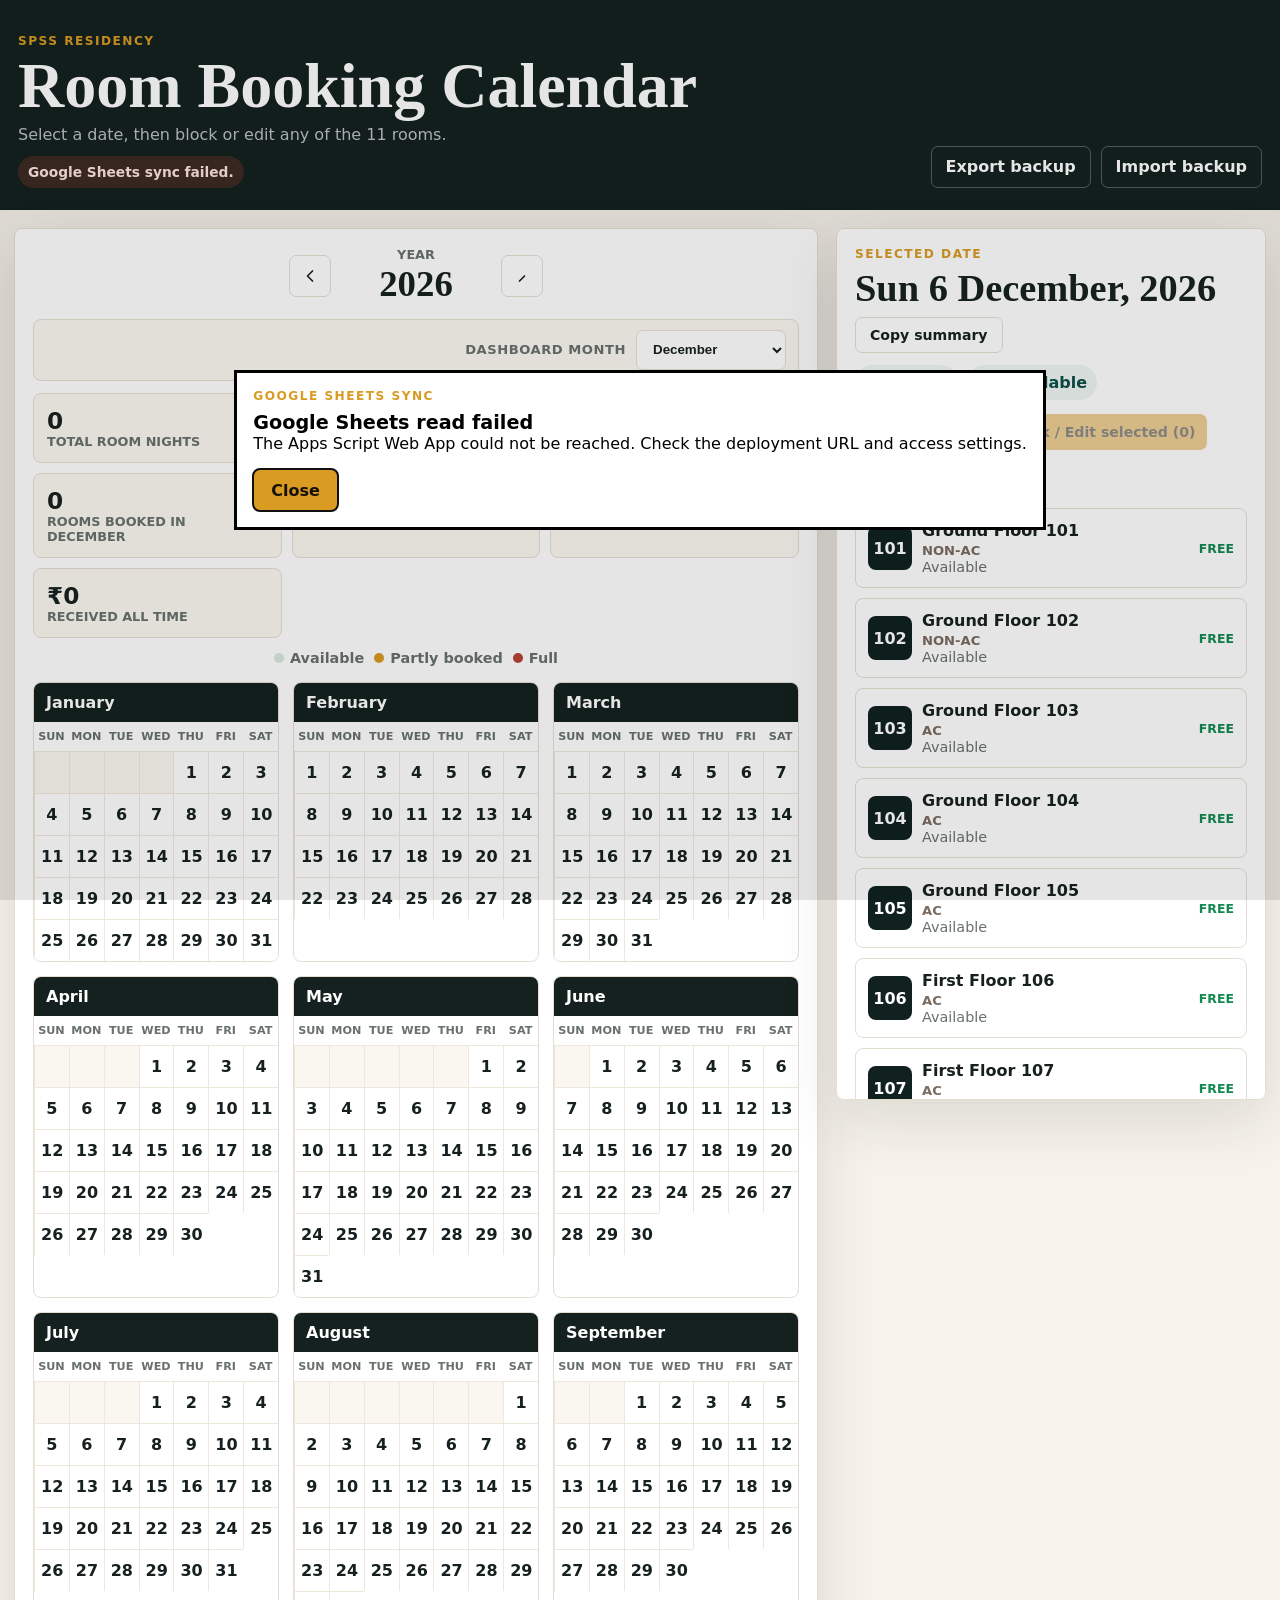
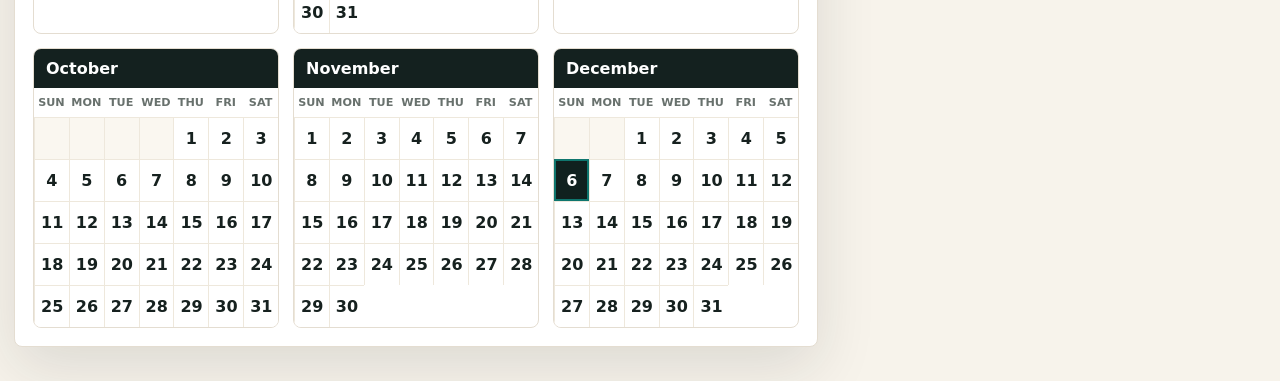
==== owner-calendar.html @ 9efdb2db "Add files via upload" ====
<!doctype html>
<html lang="en">
  <head>
    <meta charset="UTF-8" />
    <meta name="viewport" content="width=device-width, initial-scale=1.0" />
    <title>SPSS Residency | Owner Room Calendar</title>
    <meta name="robots" content="noindex, nofollow" />
    <link rel="stylesheet" href="owner-calendar.css" />
  </head>
  <body>
    <header class="owner-header">
      <div>
        <p class="kicker">SPSS Residency</p>
        <h1>Room Booking Calendar</h1>
        <p class="header-copy">Select a date, then block or edit any of the 11 rooms.</p>
        <p class="sync-status" data-sync-status>Loading Google Sheets...</p>
      </div>
      <div class="header-actions">
        <button type="button" class="ghost-button" data-export>Export backup</button>
        <label class="ghost-button file-button">
          Import backup
          <input type="file" accept="application/json" data-import />
        </label>
      </div>
    </header>

    <main class="owner-shell">
      <section class="calendar-panel">
        <div class="toolbar">
          <button type="button" class="icon-button" data-prev-year aria-label="Previous year">
            <svg viewBox="0 0 24 24"><path d="m15 18-6-6 6-6" /></svg>
          </button>
          <div class="year-title">
            <span>Year</span>
            <strong data-year-label>2026</strong>
          </div>
          <button type="button" class="icon-button" data-next-year aria-label="Next year">
            <svg viewBox="0 0 24 24"><path d="m9 18 6-6-6 6" /></svg>
          </button>
        </div>

        <div class="dashboard-month-filter">
          <label for="dashboard-month">Dashboard month</label>
          <select id="dashboard-month" data-dashboard-month aria-label="Select dashboard month">
            <option value="0">January</option>
            <option value="1">February</option>
            <option value="2">March</option>
            <option value="3">April</option>
            <option value="4">May</option>
            <option value="5">June</option>
            <option value="6">July</option>
            <option value="7">August</option>
            <option value="8" selected>September</option>
            <option value="9">October</option>
            <option value="10">November</option>
            <option value="11">December</option>
          </select>
        </div>

        <div class="stats-row stats-row-expanded" aria-label="Booking summary">
          <div>
            <span data-total-bookings>0</span>
            <small>Total room nights</small>
          </div>
          <div>
            <span data-full-days>0</span>
            <small>Fully booked dates</small>
          </div>
          <div>
            <span data-selected-summary>0/11</span>
            <small>Selected date</small>
          </div>
          <div>
            <span data-current-month-rooms>0</span>
            <small data-current-month-rooms-label>Rooms booked in September</small>
          </div>
          <div>
            <span data-current-month-received>₹0</span>
            <small data-current-month-received-label>Received in September</small>
          </div>
          <div>
            <span data-current-month-outstanding>₹0</span>
            <small data-current-month-outstanding-label>Remaining in September</small>
          </div>
          <div>
            <span data-all-time-received>₹0</span>
            <small>Received all time</small>
          </div>
        </div>

        <div class="legend">
          <span><i class="available-dot"></i>Available</span>
          <span><i class="partial-dot"></i>Partly booked</span>
          <span><i class="full-dot"></i>Full</span>
        </div>

        <div class="months-grid" data-calendar></div>
      </section>

      <aside class="rooms-panel">
        <div class="rooms-heading">
          <div>
            <p class="kicker">Selected date</p>
            <h2 data-selected-date>Choose a date</h2>
          </div>
          <button type="button" class="ghost-button compact" data-copy-summary>Copy summary</button>
        </div>

        <div class="rooms-summary">
          <span data-booked-count>0 booked</span>
          <span data-available-count>11 available</span>
        </div>

        <div class="multi-actions">
          <button type="button" class="ghost-button compact" data-toggle-multi>Select rooms</button>
          <button type="button" class="primary-button compact" data-book-selected disabled>Book selected (0)</button>
          <button type="button" class="ghost-button compact" data-clear-selection hidden>Clear</button>
        </div>

        <div class="rooms-grid" data-rooms></div>
        <p class="save-note">Google Sheets is the shared source of truth. Browser storage is only a local backup.</p>
      </aside>
    </main>

    <dialog class="booking-dialog" data-dialog>
      <form method="dialog" class="booking-card" data-booking-form>
        <div class="dialog-head">
          <div>
            <p class="kicker" data-dialog-date>Date</p>
            <h3 data-dialog-room>Room</h3>
          </div>
          <button type="button" class="icon-button dark" data-close-dialog aria-label="Close">
            <svg viewBox="0 0 24 24"><path d="M6 6l12 12" /><path d="M18 6 6 18" /></svg>
          </button>
        </div>

        <div class="booking-type-summary" data-booking-type-summary></div>

        <label>
          Customer name
          <input name="name" type="text" placeholder="Guest name or Blocked" required />
        </label>

        <label>
          Mobile number
          <input name="phone" type="tel" placeholder="Guest mobile number" />
        </label>

        <div class="amount-summary">
          <div>
            <span data-standard-label>Standard room rent</span>
            <strong data-standard-amount>₹0</strong>
          </div>
          <div>
            <span>Discount</span>
            <input name="discount" type="number" min="0" step="1" value="0" />
          </div>
          <div>
            <span>Additional Amount</span>
            <input name="additionalAmount" type="number" min="0" step="1" value="0" placeholder="0" />
          </div>
          <div>
            <span>Final total amount</span>
            <strong data-final-total>₹0</strong>
          </div>
        </div>

        <label>
          Advance Paid (₹)
          <input name="advancePaid" type="number" min="0" step="1" />
        </label>

        <label>
          Balance Amount (₹)
          <input name="balanceAmount" type="number" readonly />
        </label>

        <label>
          Payment Mode
          <select name="paymentMode">
            <option value="UPI">UPI</option>
            <option value="Cash">Cash</option>
          </select>
        </label>

        <label>
          Notes
          <textarea name="notes" rows="3" placeholder="Advance, check-in time, source, extra details"></textarea>
        </label>

        <div class="dialog-actions">
          <button type="button" class="danger-button" data-delete-booking>Clear booking</button>
          <button type="submit" class="primary-button" data-save-booking>Save booking</button>
        </div>
      </form>
    </dialog>

    <dialog class="sync-error-dialog" data-sync-error-dialog>
      <div class="sync-error-card">
        <p class="kicker">Google Sheets Sync</p>
        <h3 data-sync-error-title>Sync failed</h3>
        <p data-sync-error-message></p>
        <button type="button" class="primary-button" data-close-sync-error>Close</button>
      </div>
    </dialog>

    <iframe class="sync-frame" name="sheetSyncFrame" title="Google Sheets sync"></iframe>

    <!-- Cache-bust the JS on every page open. This is intentional for the owner app. -->
    <script>
      (() => {
        const script = document.createElement("script");
        script.src = `owner-calendar.js?v=${Date.now()}`;
        document.body.appendChild(script);
      })();
    </script>
  </body>
</html>
---- owner-calendar.css ----
:root {
  --ink: #16211f;
  --muted: #68716d;
  --paper: #f7f3eb;
  --surface: #ffffff;
  --line: #e4ddd1;
  --teal: #0f766e;
  --teal-dark: #0d4f4a;
  --gold: #d99b22;
  --red: #b64235;
  --green: #138a52;
  --shadow: 0 20px 60px rgba(22, 33, 31, 0.12);
}
   .room-type-toggle{
    display:flex;
    gap:12px;
    margin:10px 0 20px;
}

.room-type-toggle label{
    flex:1;
    text-align:center;
    padding:12px;
    border-radius:12px;
    cursor:pointer;
    background:#1a2d2a;
    border:2px solid rgba(255,255,255,.08);
    color:#fff;
    font-weight:600;
    transition:.25s;
}

.room-type-toggle label:hover{
    transform:translateY(-2px);
}

#ac:checked + label{
    background:#0f766e;
    border-color:#14b8a6;
    box-shadow:0 0 15px rgba(20,184,166,.4);
}

#nonac:checked + label{
    background:#92400e;
    border-color:#f59e0b;
    box-shadow:0 0 15px rgba(245,158,11,.4);
}
* {
  box-sizing: border-box;
}

body {
  margin: 0;
  font-family:
    Inter, ui-sans-serif, system-ui, -apple-system, BlinkMacSystemFont, "Segoe UI", sans-serif;
  color: var(--ink);
  background: var(--paper);
}

button,
input,
textarea {
  font: inherit;
}

button {
  cursor: pointer;
}

svg {
  display: block;
  width: 20px;
  height: 20px;
  fill: none;
  stroke: currentColor;
  stroke-linecap: round;
  stroke-linejoin: round;
  stroke-width: 2;
}

.owner-header {
  display: flex;
  justify-content: space-between;
  gap: 20px;
  align-items: end;
  padding: 34px max(18px, calc((100vw - 1400px) / 2)) 22px;
  background: #13211f;
  color: #fff;
}

.kicker {
  margin: 0 0 8px;
  color: var(--gold);
  font-size: 0.76rem;
  font-weight: 900;
  letter-spacing: 0.12em;
  text-transform: uppercase;
}

h1,
h2,
h3,
p {
  margin-top: 0;
}

h1 {
  margin-bottom: 8px;
  font-family: Georgia, "Times New Roman", serif;
  font-size: clamp(2.4rem, 5vw, 4.8rem);
  line-height: 0.95;
}

h2 {
  margin-bottom: 0;
  font-family: Georgia, "Times New Roman", serif;
  font-size: clamp(1.8rem, 3vw, 2.7rem);
  line-height: 1;
}

h3 {
  margin-bottom: 0;
  font-size: 1.2rem;
}

.header-copy {
  margin-bottom: 0;
  color: rgba(255, 255, 255, 0.72);
}

.sync-status {
  width: fit-content;
  margin: 12px 0 0;
  padding: 8px 10px;
  border-radius: 999px;
  background: rgba(255, 255, 255, 0.08);
  color: rgba(255, 255, 255, 0.72);
  font-size: 0.86rem;
  font-weight: 800;
}

.sync-status.is-online {
  background: rgba(19, 138, 82, 0.2);
  color: #d8ffea;
}

.sync-status.is-error {
  background: rgba(182, 66, 53, 0.26);
  color: #ffe5e1;
}

.header-actions,
.toolbar,
.rooms-heading,
.rooms-summary,
.multi-actions,
.legend,
.dialog-actions {
  display: flex;
  flex-wrap: wrap;
  gap: 10px;
  align-items: center;
}

.owner-shell {
  display: grid;
  grid-template-columns: minmax(0, 1fr) minmax(360px, 430px);
  gap: 18px;
  width: min(1400px, calc(100% - 28px));
  margin: 18px auto 34px;
}

.calendar-panel,
.rooms-panel {
  border: 1px solid var(--line);
  border-radius: 8px;
  background: var(--surface);
  box-shadow: var(--shadow);
}

.calendar-panel {
  padding: 18px;
}

.rooms-panel {
  position: sticky;
  top: 14px;
  height: calc(100vh - 28px);
  overflow: auto;
  padding: 18px;
}

.toolbar {
  justify-content: center;
  padding-bottom: 14px;
}

.year-title {
  min-width: 150px;
  text-align: center;
}

.year-title span,
.stats-row small {
  display: block;
  color: var(--muted);
  font-size: 0.8rem;
  font-weight: 800;
  text-transform: uppercase;
}

.year-title strong {
  display: block;
  font-family: Georgia, "Times New Roman", serif;
  font-size: 2.3rem;
}

.icon-button,
.ghost-button,
.primary-button,
.danger-button {
  display: inline-flex;
  min-height: 42px;
  align-items: center;
  justify-content: center;
  border-radius: 7px;
  font-weight: 900;
}

.icon-button {
  width: 42px;
  border: 1px solid var(--line);
  background: #fff;
  color: var(--ink);
}

.icon-button.dark {
  border-color: rgba(255, 255, 255, 0.16);
  background: rgba(255, 255, 255, 0.08);
  color: #fff;
}

.ghost-button {
  border: 1px solid rgba(255, 255, 255, 0.28);
  padding: 0 14px;
  background: transparent;
  color: inherit;
}

.calendar-panel .ghost-button,
.rooms-panel .ghost-button {
  border-color: var(--line);
  color: var(--ink);
}

.ghost-button.compact {
  min-height: 36px;
  font-size: 0.88rem;
}

.primary-button.compact {
  min-height: 36px;
  padding: 0 12px;
  font-size: 0.88rem;
}

.file-button input {
  display: none;
}

.dashboard-month-filter {
  display: flex;
  align-items: center;
  justify-content: flex-end;
  gap: 10px;
  margin-bottom: 12px;
  padding: 10px 12px;
  border: 1px solid var(--line);
  border-radius: 8px;
  background: #fbf8f2;
}

.dashboard-month-filter label {
  color: var(--muted);
  font-size: 0.82rem;
  font-weight: 900;
  text-transform: uppercase;
  letter-spacing: 0.04em;
}

.dashboard-month-filter select {
  min-height: 40px;
  min-width: 150px;
  padding: 0 34px 0 12px;
  border: 1px solid var(--line);
  border-radius: 7px;
  background: #fff;
  color: var(--ink);
  font-weight: 800;
}

.stats-row {
  display: grid;
  grid-template-columns: repeat(3, minmax(0, 1fr));
  gap: 10px;
  margin-bottom: 12px;
}

.stats-row div {
  padding: 13px;
  border: 1px solid var(--line);
  border-radius: 8px;
  background: #fbf8f2;
}

.stats-row span {
  display: block;
  font-size: 1.45rem;
  font-weight: 900;
}

.legend {
  justify-content: center;
  margin-bottom: 16px;
  color: var(--muted);
  font-size: 0.9rem;
  font-weight: 800;
}

.legend i {
  display: inline-block;
  width: 10px;
  height: 10px;
  margin-right: 6px;
  border-radius: 50%;
}

.available-dot {
  background: #d9e7df;
}

.partial-dot {
  background: var(--gold);
}

.full-dot {
  background: var(--red);
}

.months-grid {
  display: grid;
  grid-template-columns: repeat(3, minmax(0, 1fr));
  gap: 14px;
}

.month-card {
  border: 1px solid var(--line);
  border-radius: 8px;
  overflow: hidden;
}

.month-title {
  padding: 10px 12px;
  background: #14211f;
  color: #fff;
  font-weight: 900;
}

.weekdays,
.days-grid {
  display: grid;
  grid-template-columns: repeat(7, minmax(0, 1fr));
}

.weekdays span {
  padding: 8px 2px;
  color: var(--muted);
  font-size: 0.7rem;
  font-weight: 900;
  text-align: center;
  text-transform: uppercase;
}

.day-button {
  position: relative;
  min-height: 42px;
  border: 0;
  border-top: 1px solid #eee8dc;
  border-left: 1px solid #eee8dc;
  background: #fff;
  color: var(--ink);
  font-weight: 900;
}

.day-button.is-empty {
  background: #faf7f0;
  cursor: default;
}

.day-button.is-today {
  outline: 2px solid var(--teal);
  outline-offset: -2px;
}

.day-button.is-selected {
  background: #10211f;
  color: #fff;
}

.day-button.is-partial:not(.is-selected) {
  background: #fff2cf;
}

.day-button.is-full:not(.is-selected) {
  background: #f4d3cd;
}

.day-count {
  position: absolute;
  right: 4px;
  bottom: 3px;
  color: var(--muted);
  font-size: 0.62rem;
  font-weight: 900;
}

.day-button.is-selected .day-count {
  color: rgba(255, 255, 255, 0.72);
}

.rooms-heading {
  justify-content: space-between;
  align-items: start;
  margin-bottom: 12px;
}

.rooms-summary {
  margin-bottom: 14px;
}

.rooms-summary span {
  padding: 8px 10px;
  border-radius: 999px;
  background: #eef5f1;
  color: var(--teal-dark);
  font-weight: 900;
}

.multi-actions {
  margin-bottom: 12px;
}

.multi-actions [disabled] {
  cursor: not-allowed;
  opacity: 0.48;
}

.rooms-grid {
  display: grid;
  gap: 10px;
}

.room-button {
  display: grid;
  grid-template-columns: auto minmax(0, 1fr) auto;
  gap: 10px;
  align-items: center;
  width: 100%;
  min-height: 70px;
  border: 1px solid var(--line);
  border-radius: 8px;
  padding: 12px;
  background: #fff;
  color: var(--ink);
  text-align: left;
}

.room-button.is-booked {
  border-color: rgba(182, 66, 53, 0.3);
  background: #fff7f5;
}

.room-button.is-selectable {
  grid-template-columns: auto auto minmax(0, 1fr) auto;
}

.room-button.is-selected {
  border-color: var(--teal);
  background: #eef8f5;
  box-shadow: 0 0 0 2px rgba(15, 118, 110, 0.12);
}

.room-check {
  display: grid;
  width: 26px;
  height: 26px;
  place-items: center;
  border: 2px solid #cdd9d4;
  border-radius: 7px;
  color: #fff;
  font-size: 0.92rem;
  font-weight: 900;
}

.room-button.is-selected .room-check {
  border-color: var(--teal);
  background: var(--teal);
}

.room-number {
  display: grid;
  width: 44px;
  height: 44px;
  place-items: center;
  border-radius: 8px;
  background: #10211f;
  color: #fff;
  font-weight: 900;
}

.room-button.is-booked .room-number {
  background: var(--red);
}

.room-text strong,
.room-text span {
  display: block;
}

.room-text span {
  overflow: hidden;
  color: var(--muted);
  font-size: 0.9rem;
  text-overflow: ellipsis;
  white-space: normal;
}

.room-text small {
  color: #7a6b60;
  font-size: 0.82rem;
  font-weight: 800;
}

.room-status {
  color: var(--green);
  font-size: 0.78rem;
  font-weight: 900;
  text-transform: uppercase;
}

.room-button.is-booked .room-status {
  color: var(--red);
}

.save-note {
  margin: 14px 0 0;
  color: var(--muted);
  font-size: 0.9rem;
}

.booking-dialog {
  width: min(520px, calc(100% - 28px));
  border: 0;
  border-radius: 8px;
  padding: 0;
  background: transparent;
}

.booking-dialog::backdrop {
  background: rgba(0, 0, 0, 0.64);
}

.sync-frame {
  position: fixed;
  width: 1px;
  height: 1px;
  opacity: 0;
  pointer-events: none;
}

.booking-card {
  display: grid;
  gap: 14px;
  padding: 20px;
  border-radius: 8px;
  background: #13211f;
  color: #fff;
}

.dialog-head {
  display: flex;
  justify-content: space-between;
  gap: 12px;
  align-items: start;
}

.booking-card label {
  display: grid;
  gap: 8px;
  color: rgba(255, 255, 255, 0.82);
  font-weight: 900;
}

.booking-card input,
.booking-card textarea {
  width: 100%;
  border: 1px solid rgba(255, 255, 255, 0.14);
  border-radius: 7px;
  background: rgba(255, 255, 255, 0.08);
  color: #fff;
}

.booking-card input {
  min-height: 48px;
  padding: 0 12px;
}

.booking-card textarea {
  resize: vertical;
  padding: 12px;
}

.dialog-actions {
  justify-content: space-between;
  margin-top: 4px;
}

.primary-button {
  border: 0;
  padding: 0 18px;
  background: var(--gold);
  color: #161008;
}

.danger-button {
  border: 1px solid rgba(255, 255, 255, 0.18);
  padding: 0 14px;
  background: rgba(182, 66, 53, 0.22);
  color: #fff;
}

@media (max-width: 1060px) {
  .owner-shell {
    grid-template-columns: 1fr;
  }

  .rooms-panel {
    position: static;
    height: auto;
  }

  .months-grid {
    grid-template-columns: repeat(2, minmax(0, 1fr));
  }
}

@media (max-width: 680px) {
  .owner-header {
    align-items: start;
    flex-direction: column;
  }

  .dashboard-month-filter {
    justify-content: space-between;
  }

  .stats-row,
  .months-grid {
    grid-template-columns: 1fr;
  }

  .day-button {
    min-height: 48px;
  }
}
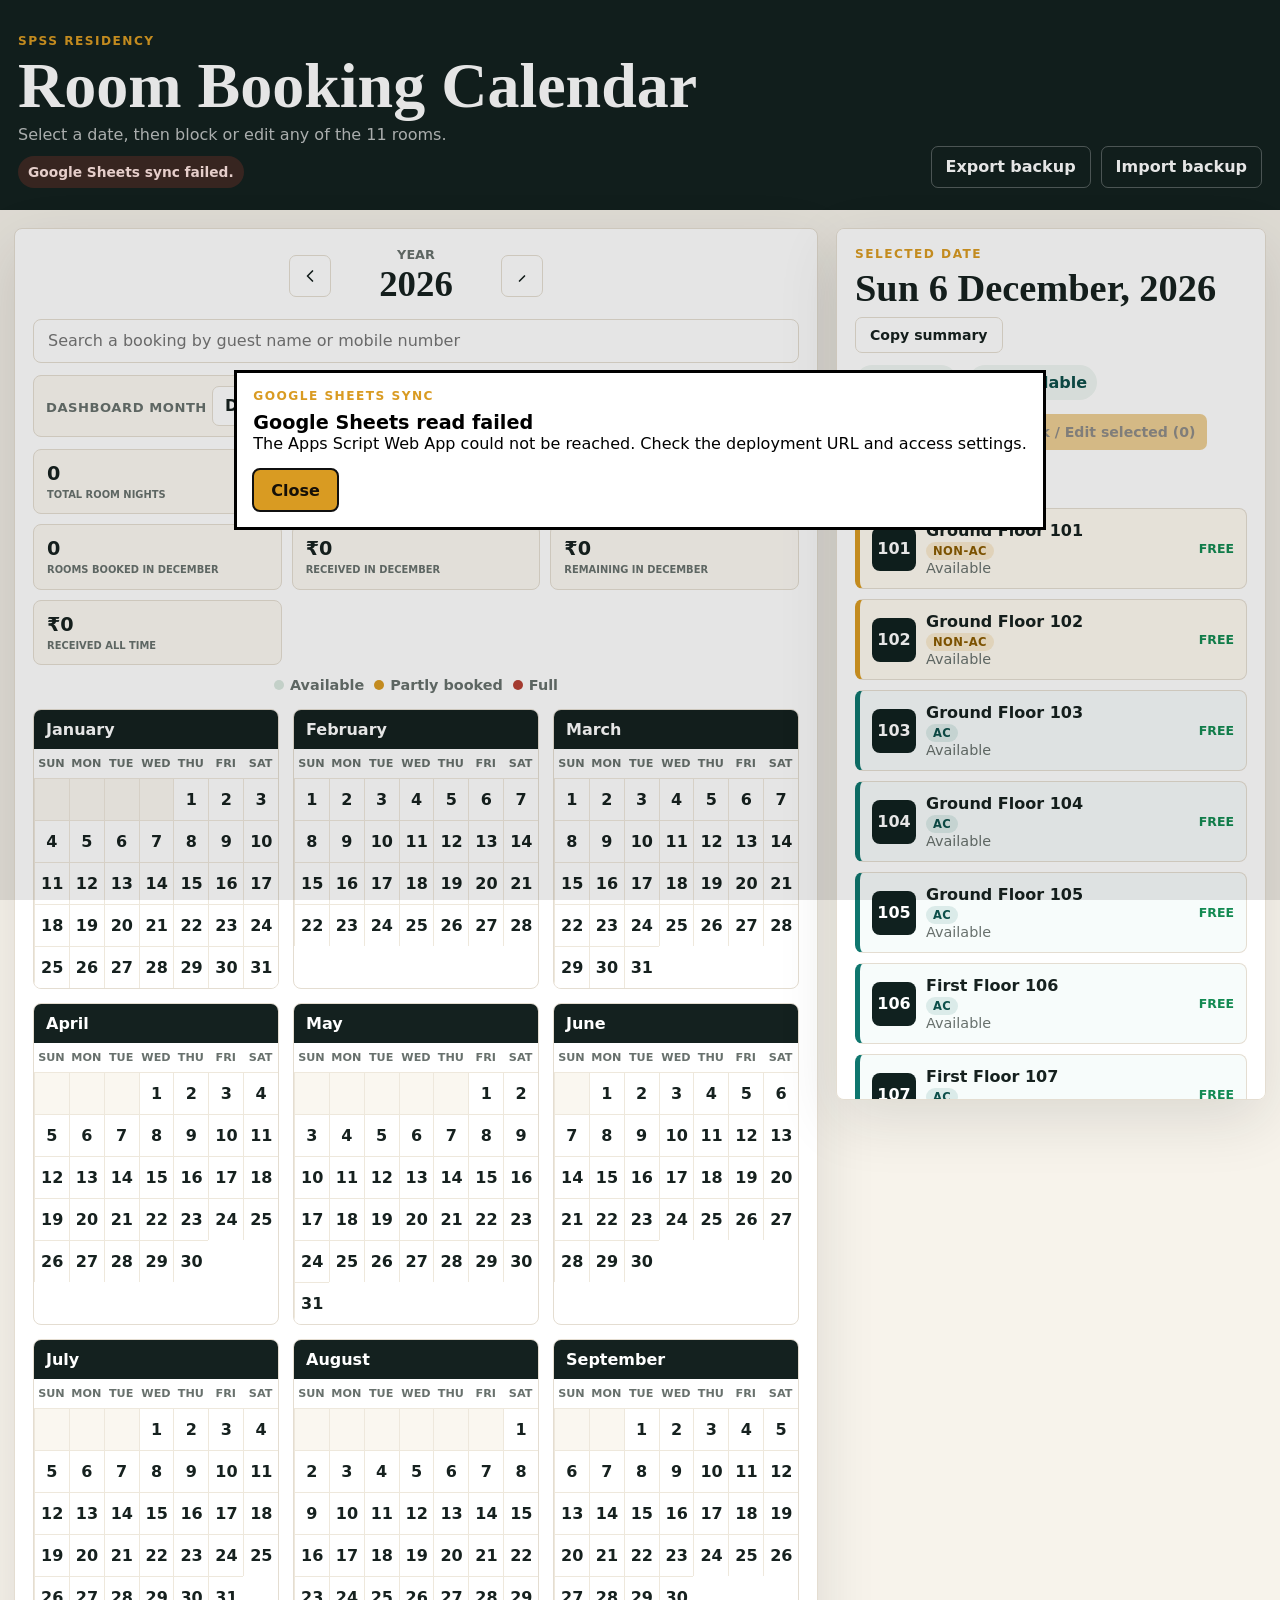
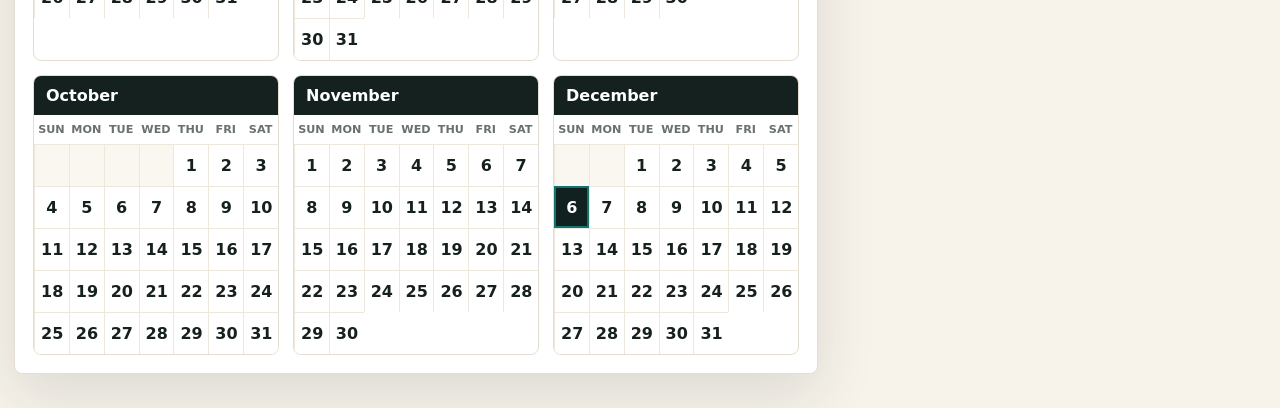
==== commit 651c2e8e: "Add files via upload" ====
--- a/owner-calendar.html
+++ b/owner-calendar.html
@@ -39,6 +39,16 @@
           </button>
         </div>
 
+        <div class="search-bookings" data-search-wrap>
+          <input
+            type="search"
+            data-search-input
+            placeholder="Search a booking by guest name or mobile number"
+            aria-label="Search bookings by guest name or mobile number"
+          />
+          <div class="search-results" data-search-results hidden></div>
+        </div>
+
         <div class="dashboard-month-filter">
           <label for="dashboard-month">Dashboard month</label>
           <select id="dashboard-month" data-dashboard-month aria-label="Select dashboard month">
@@ -144,6 +154,7 @@
         <label>
           Mobile number
           <input name="phone" type="tel" placeholder="Guest mobile number" />
+          <small class="field-hint" data-phone-hint hidden>Doesn't look like a 10-digit mobile number — you can still save.</small>
         </label>
 
         <div class="amount-summary">
--- a/owner-calendar.css
+++ b/owner-calendar.css
@@ -268,10 +268,85 @@
   display: none;
 }
 
+.search-bookings {
+  position: relative;
+  margin-bottom: 12px;
+}
+
+.search-bookings input {
+  width: 100%;
+  min-height: 44px;
+  padding: 0 14px;
+  border: 1px solid var(--line);
+  border-radius: 8px;
+  background: #fff;
+  color: var(--ink);
+  outline: none;
+}
+
+.search-bookings input:focus {
+  border-color: var(--teal);
+  box-shadow: 0 0 0 3px rgba(15, 118, 110, 0.12);
+}
+
+.search-results {
+  position: absolute;
+  z-index: 30;
+  top: calc(100% + 6px);
+  left: 0;
+  right: 0;
+  max-height: 320px;
+  overflow-y: auto;
+  border: 1px solid var(--line);
+  border-radius: 8px;
+  background: #fff;
+  box-shadow: var(--shadow);
+}
+
+.search-result-item {
+  display: grid;
+  gap: 2px;
+  width: 100%;
+  padding: 10px 14px;
+  border: 0;
+  border-bottom: 1px solid var(--line);
+  background: #fff;
+  color: var(--ink);
+  text-align: left;
+  cursor: pointer;
+}
+
+.search-result-item:last-child {
+  border-bottom: 0;
+}
+
+.search-result-item:hover,
+.search-result-item:focus {
+  background: #fbf8f2;
+}
+
+.search-result-item strong {
+  font-size: 0.95rem;
+}
+
+.search-result-item span {
+  color: var(--muted);
+  font-size: 0.82rem;
+}
+
+.search-result-item small {
+  color: var(--teal-dark);
+  font-size: 0.78rem;
+  font-weight: 800;
+}
+
+.search-empty {
+  padding: 14px;
+  color: var(--muted);
+  font-size: 0.9rem;
+}
+
 .dashboard-month-filter {
-  display: flex;
-  align-items: center;
-  justify-content: flex-end;
   gap: 10px;
   margin-bottom: 12px;
   padding: 10px 12px;
@@ -289,14 +364,34 @@
 }
 
 .dashboard-month-filter select {
+  appearance: none;
+  -webkit-appearance: none;
+  -moz-appearance: none;
   min-height: 40px;
   min-width: 150px;
-  padding: 0 34px 0 12px;
+  padding: 0 38px 0 12px;
   border: 1px solid var(--line);
   border-radius: 7px;
+  background-color: #fff;
+  background-image: url("data:image/svg+xml,%3Csvg xmlns='http://www.w3.org/2000/svg' width='18' height='18' viewBox='0 0 24 24' fill='none' stroke='%2316211f' stroke-width='2.5' stroke-linecap='round' stroke-linejoin='round'%3E%3Cpath d='m6 9 6 6 6-6'/%3E%3C/svg%3E");
+  background-repeat: no-repeat;
+  background-position: right 11px center;
+  background-size: 17px 17px;
+  color: var(--ink);
+  font: inherit;
+  font-weight: 800;
+  cursor: pointer;
+  outline: none;
+}
+
+.dashboard-month-filter select:focus {
+  border-color: var(--teal);
+  box-shadow: 0 0 0 3px rgba(15, 118, 110, 0.12);
+}
+
+.dashboard-month-filter select option {
   background: #fff;
   color: var(--ink);
-  font-weight: 800;
 }
 
 .stats-row {
@@ -315,8 +410,18 @@
 
 .stats-row span {
   display: block;
-  font-size: 1.45rem;
-  font-weight: 900;
+  overflow: hidden;
+  font-size: clamp(1rem, 1.5vw, 1.2rem);
+  font-weight: 900;
+  line-height: 1.1;
+  text-overflow: ellipsis;
+  white-space: nowrap;
+}
+
+.stats-row small {
+  margin-top: 5px;
+  font-size: 0.62rem;
+  line-height: 1.15;
 }
 
 .legend {
@@ -480,6 +585,43 @@
   background: #fff7f5;
 }
 
+/* Keep AC and NON-AC visually distinct without changing the existing room layout. */
+.room-button.room-type-ac:not(.is-booked) {
+  border-left: 5px solid var(--teal);
+  background: #f7fcfb;
+}
+
+.room-button.room-type-non-ac:not(.is-booked) {
+  border-left: 5px solid var(--gold);
+  background: #fffaf0;
+}
+
+.room-button.room-type-ac .room-type {
+  display: inline-block;
+  width: fit-content;
+  padding: 2px 7px;
+  border-radius: 999px;
+  background: rgba(15, 118, 110, 0.12);
+  color: var(--teal-dark);
+}
+
+.room-button.room-type-non-ac .room-type {
+  display: inline-block;
+  width: fit-content;
+  padding: 2px 7px;
+  border-radius: 999px;
+  background: rgba(217, 155, 34, 0.16);
+  color: #8a5b00;
+}
+
+.room-button.is-booked.room-type-ac .room-type {
+  background: rgba(15, 118, 110, 0.10);
+}
+
+.room-button.is-booked.room-type-non-ac .room-type {
+  background: rgba(217, 155, 34, 0.13);
+}
+
 .room-button.is-selectable {
   grid-template-columns: auto auto minmax(0, 1fr) auto;
 }
@@ -488,6 +630,14 @@
   border-color: var(--teal);
   background: #eef8f5;
   box-shadow: 0 0 0 2px rgba(15, 118, 110, 0.12);
+}
+
+.room-button.is-selectable {
+  cursor: pointer;
+}
+
+.room-button.is-selectable:hover {
+  border-color: var(--teal);
 }
 
 .room-check {
@@ -523,11 +673,12 @@
 }
 
 .room-text strong,
-.room-text span {
+.room-text > span,
+.room-text > small {
   display: block;
 }
 
-.room-text span {
+.room-text > span {
   overflow: hidden;
   color: var(--muted);
   font-size: 0.9rem;
@@ -535,7 +686,16 @@
   white-space: normal;
 }
 
-.room-text small {
+.room-text .room-type {
+  margin-top: 2px;
+  color: var(--teal-dark);
+  font-size: 0.72rem;
+  font-weight: 900;
+  letter-spacing: 0.04em;
+  text-transform: uppercase;
+}
+
+.room-text span small {
   color: #7a6b60;
   font-size: 0.82rem;
   font-weight: 800;
@@ -599,6 +759,75 @@
   gap: 8px;
   color: rgba(255, 255, 255, 0.82);
   font-weight: 900;
+}
+
+.field-hint {
+  margin-top: -4px;
+  color: var(--gold);
+  font-size: 0.78rem;
+  font-weight: 700;
+}
+
+.amount-summary {
+  display: grid;
+  grid-template-columns: 1fr;
+  gap: 0;
+  padding: 0;
+  border: 1px solid rgba(255, 255, 255, 0.12);
+  border-radius: 10px;
+  background: rgba(255, 255, 255, 0.045);
+  overflow: hidden;
+}
+
+.amount-summary > div {
+  display: grid;
+  grid-template-columns: minmax(0, 1fr) auto;
+  align-items: center;
+  min-width: 0;
+  min-height: 58px;
+  padding: 10px 14px;
+  gap: 18px;
+}
+
+.amount-summary > div + div {
+  border-top: 1px solid rgba(255, 255, 255, 0.10);
+}
+
+.amount-summary span {
+  color: rgba(255, 255, 255, 0.72);
+  font-size: 0.82rem;
+  line-height: 1.25;
+  font-weight: 800;
+}
+
+.amount-summary strong {
+  justify-self: end;
+  font-size: 1.05rem;
+  line-height: 1.2;
+  white-space: nowrap;
+}
+
+.amount-summary input {
+  width: 120px;
+  min-height: 42px;
+  margin: 0;
+  text-align: right;
+}
+
+.amount-summary [data-standard-label] {
+  white-space: normal;
+}
+
+@media (max-width: 560px) {
+  .amount-summary > div {
+    min-height: 54px;
+    padding: 9px 12px;
+    gap: 12px;
+  }
+
+  .amount-summary input {
+    width: 110px;
+  }
 }
 
 .booking-card input,
@@ -662,14 +891,38 @@
 
   .dashboard-month-filter {
     justify-content: space-between;
-  }
-
+    gap: 8px;
+  }
+
+  .dashboard-month-filter select {
+    min-width: 0;
+    flex: 1;
+    max-width: 220px;
+  }
+
+  /* Mobile: keep the year calendar readable Ã¢â‚¬â€ one month per row. */
   .stats-row,
+  .stats-row.stats-row-expanded {
+    grid-template-columns: 1fr 1fr;
+  }
+
   .months-grid {
     grid-template-columns: 1fr;
+    gap: 14px;
+  }
+
+  .month-card {
+    min-width: 0;
+  }
+
+  .weekdays span {
+    min-width: 0;
+    padding-left: 1px;
+    padding-right: 1px;
+    font-size: 0.72rem;
   }
 
   .day-button {
     min-height: 48px;
   }
-}
+}
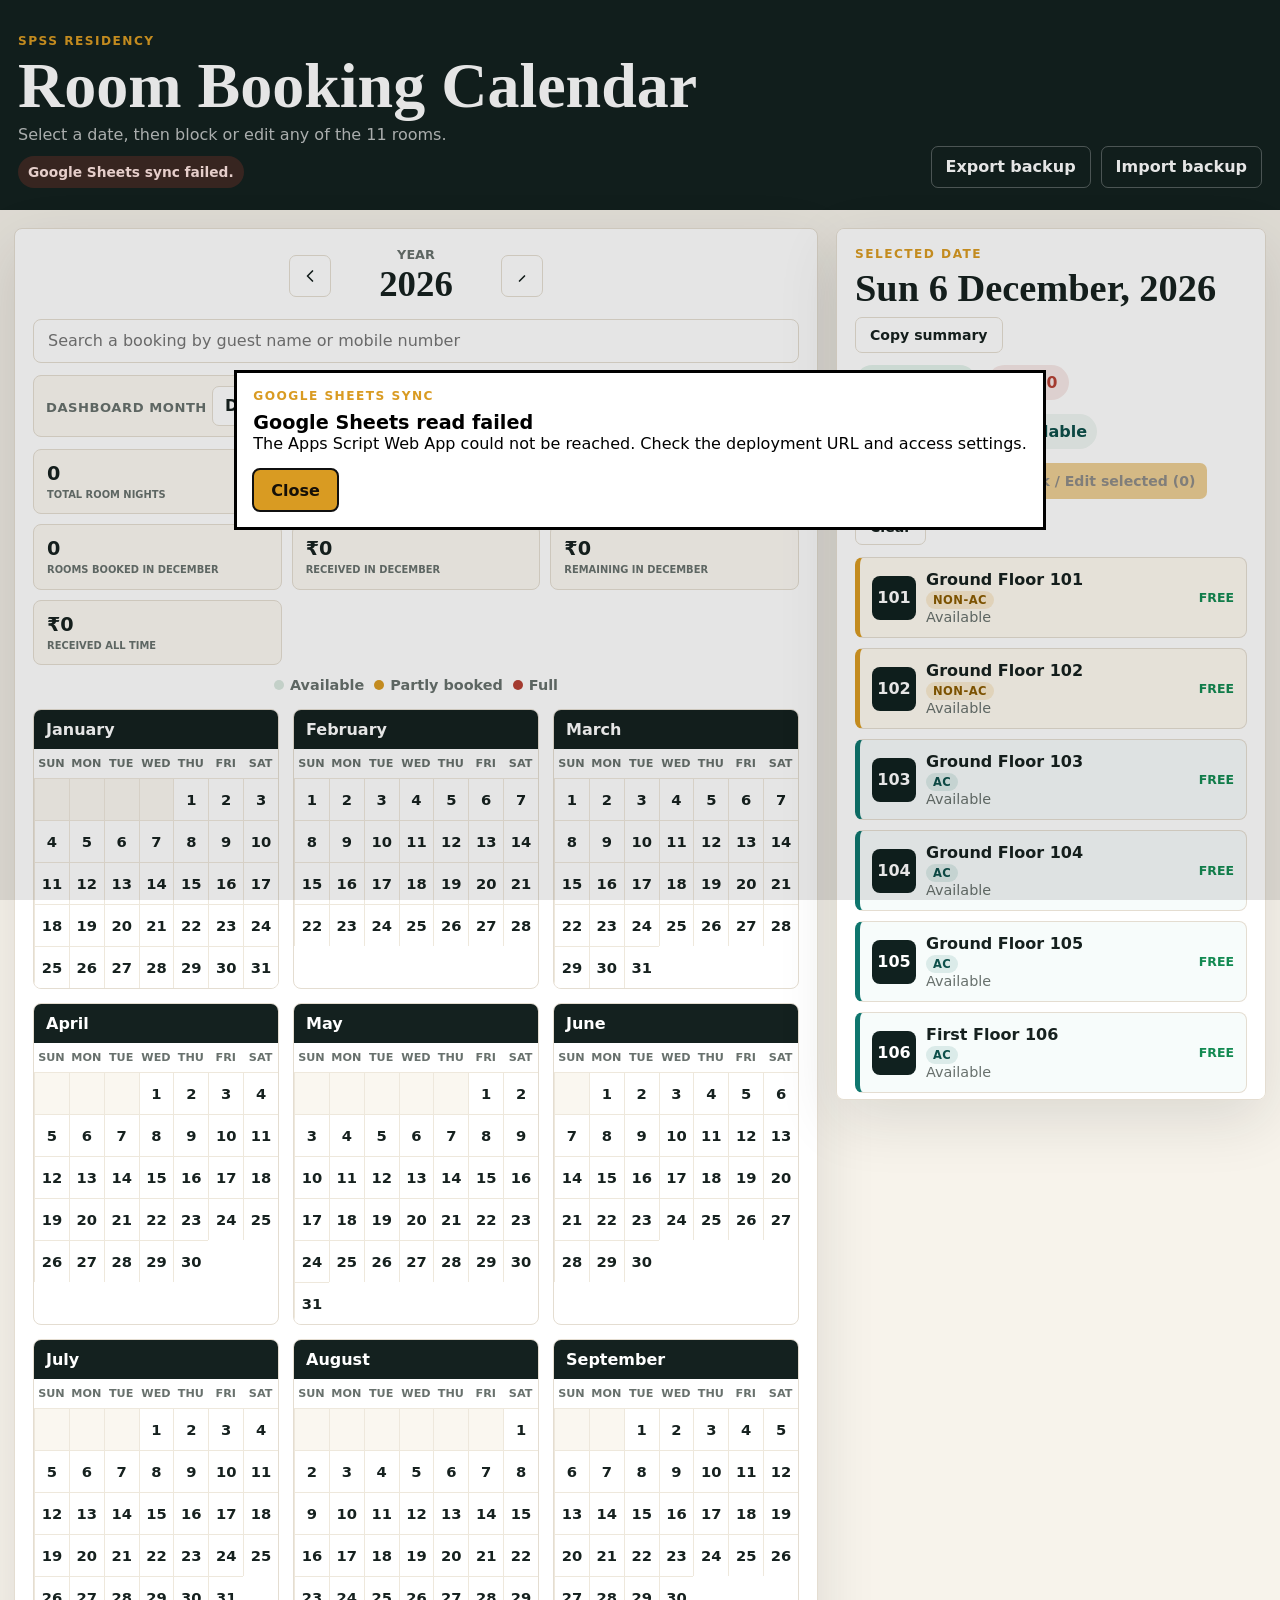
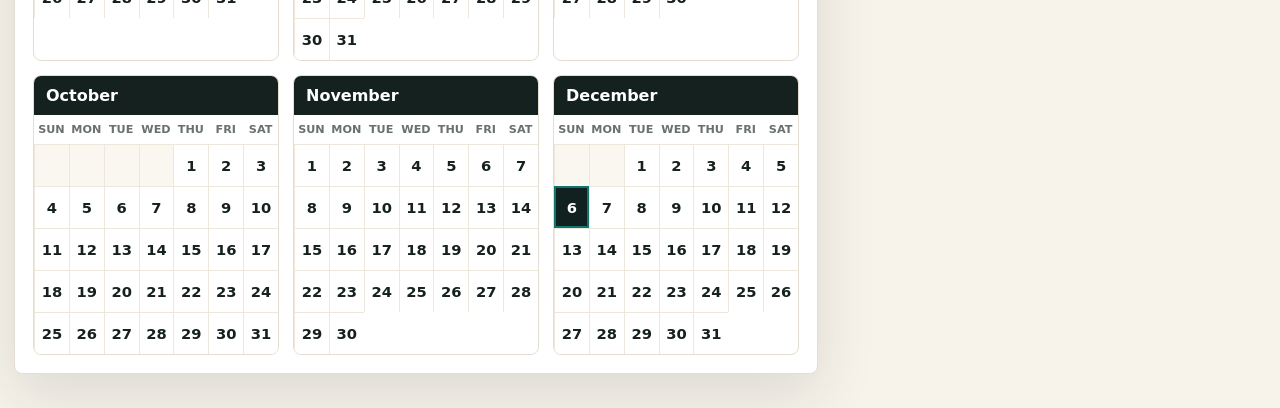
==== commit 29ec5716: "Add files via upload" ====
--- a/owner-calendar.html
+++ b/owner-calendar.html
@@ -5,7 +5,10 @@
     <meta name="viewport" content="width=device-width, initial-scale=1.0" />
     <title>SPSS Residency | Owner Room Calendar</title>
     <meta name="robots" content="noindex, nofollow" />
-    <link rel="stylesheet" href="owner-calendar.css" />
+    <link rel="stylesheet" id="owner-calendar-styles" />
+    <script>
+      document.getElementById("owner-calendar-styles").href = `owner-calendar.css?v=${Date.now()}`;
+    </script>
   </head>
   <body>
     <header class="owner-header">
@@ -116,6 +119,17 @@
           <button type="button" class="ghost-button compact" data-copy-summary>Copy summary</button>
         </div>
 
+        <div class="day-revenue-summary" data-day-revenue hidden>
+          <span class="is-received">
+            Received
+            <strong data-day-received>₹0</strong>
+          </span>
+          <span class="is-due">
+            Due
+            <strong data-day-due>₹0</strong>
+          </span>
+        </div>
+
         <div class="rooms-summary">
           <span data-booked-count>0 booked</span>
           <span data-available-count>11 available</span>
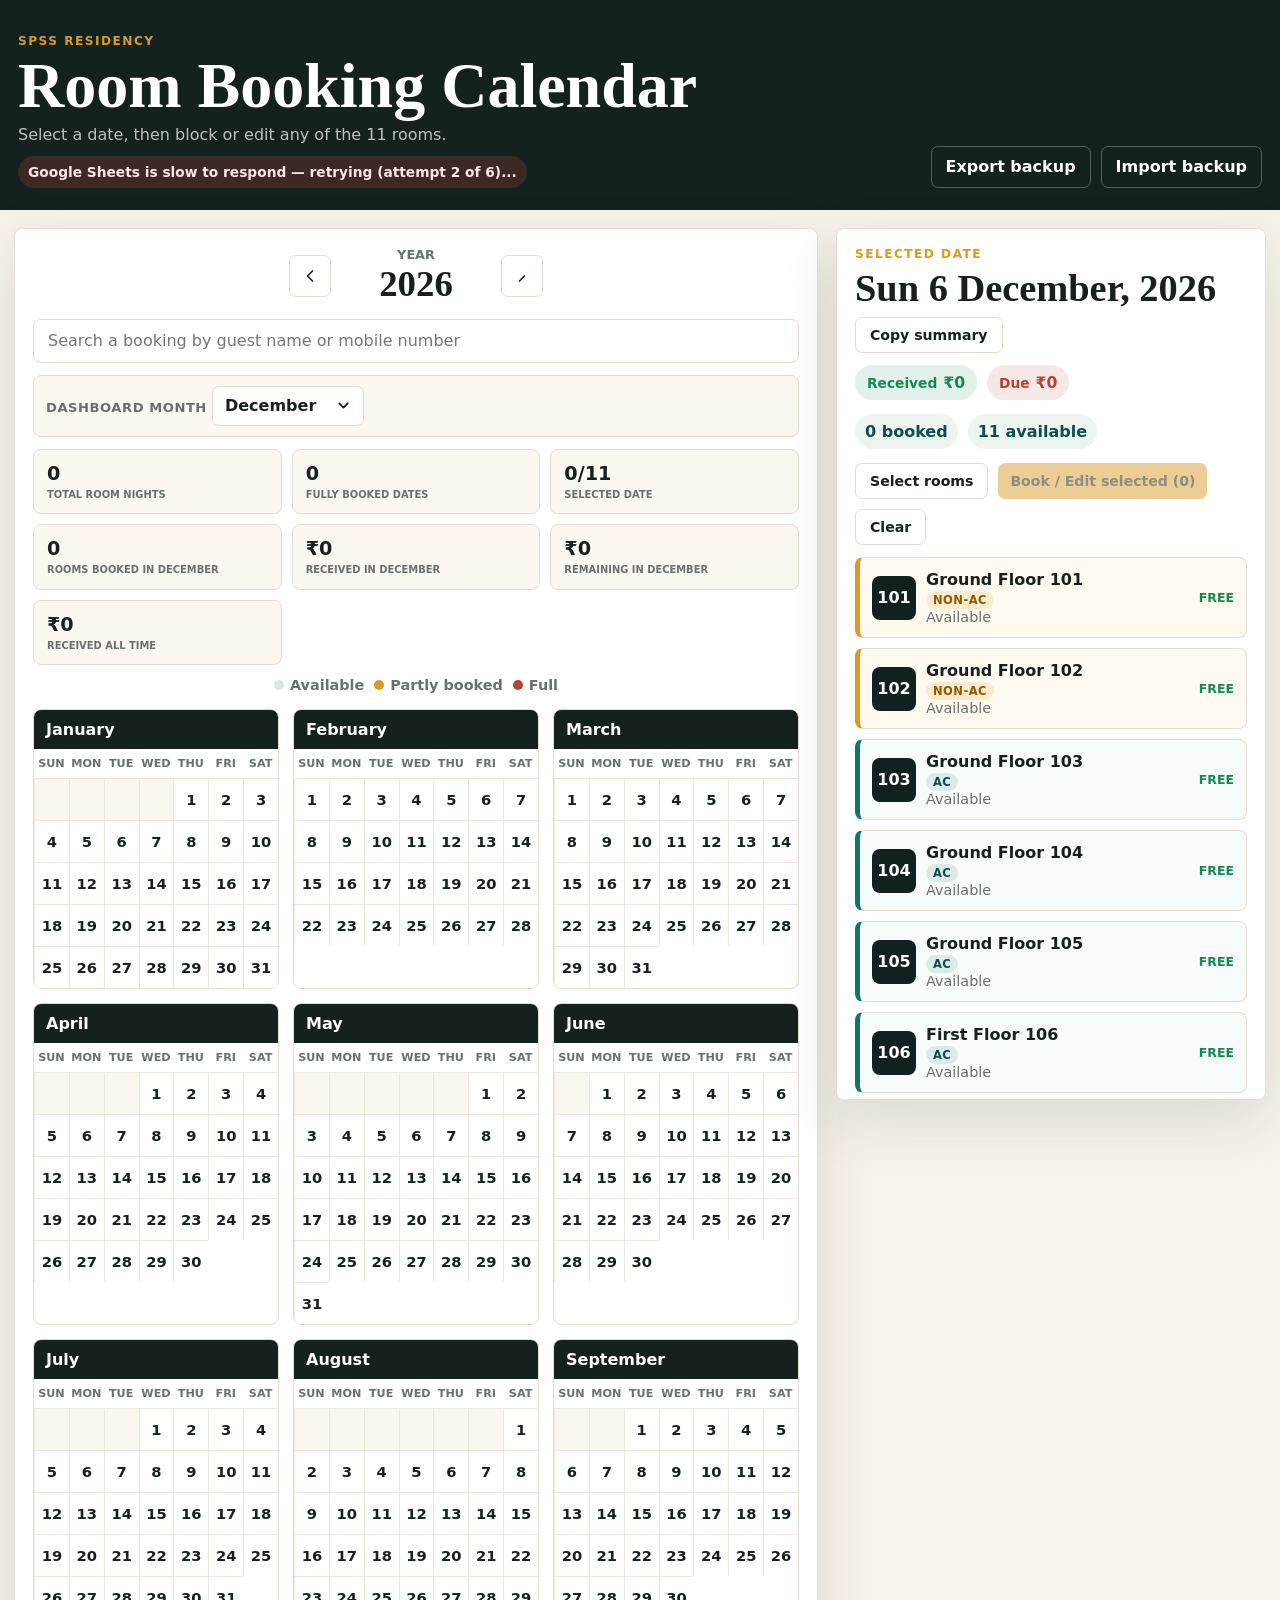
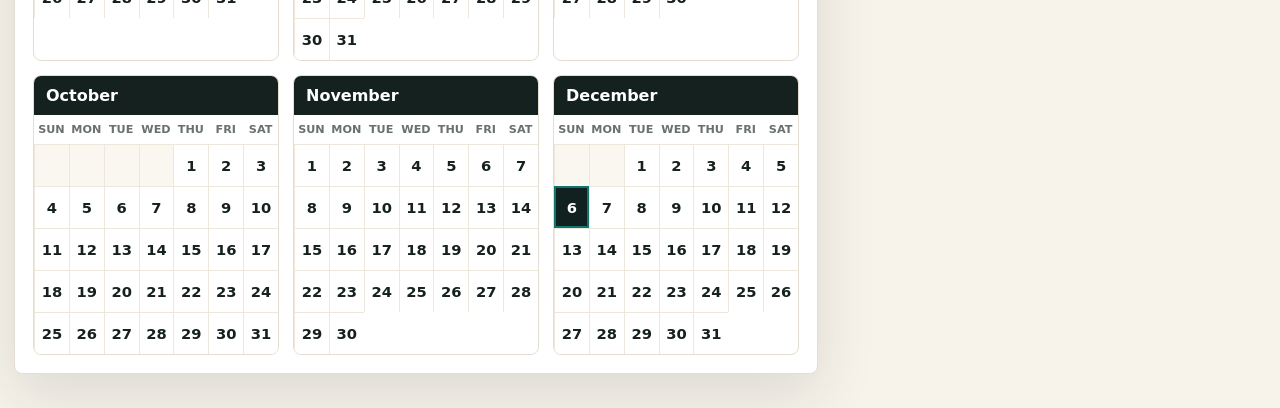
==== commit 0b72b671: "Add files via upload" ====
--- a/owner-calendar.html
+++ b/owner-calendar.html
@@ -225,7 +225,10 @@
         <p class="kicker">Google Sheets Sync</p>
         <h3 data-sync-error-title>Sync failed</h3>
         <p data-sync-error-message></p>
-        <button type="button" class="primary-button" data-close-sync-error>Close</button>
+        <div class="dialog-actions">
+          <button type="button" class="ghost-button" data-close-sync-error>Close</button>
+          <button type="button" class="primary-button" data-retry-sync>Retry sync</button>
+        </div>
       </div>
     </dialog>
 
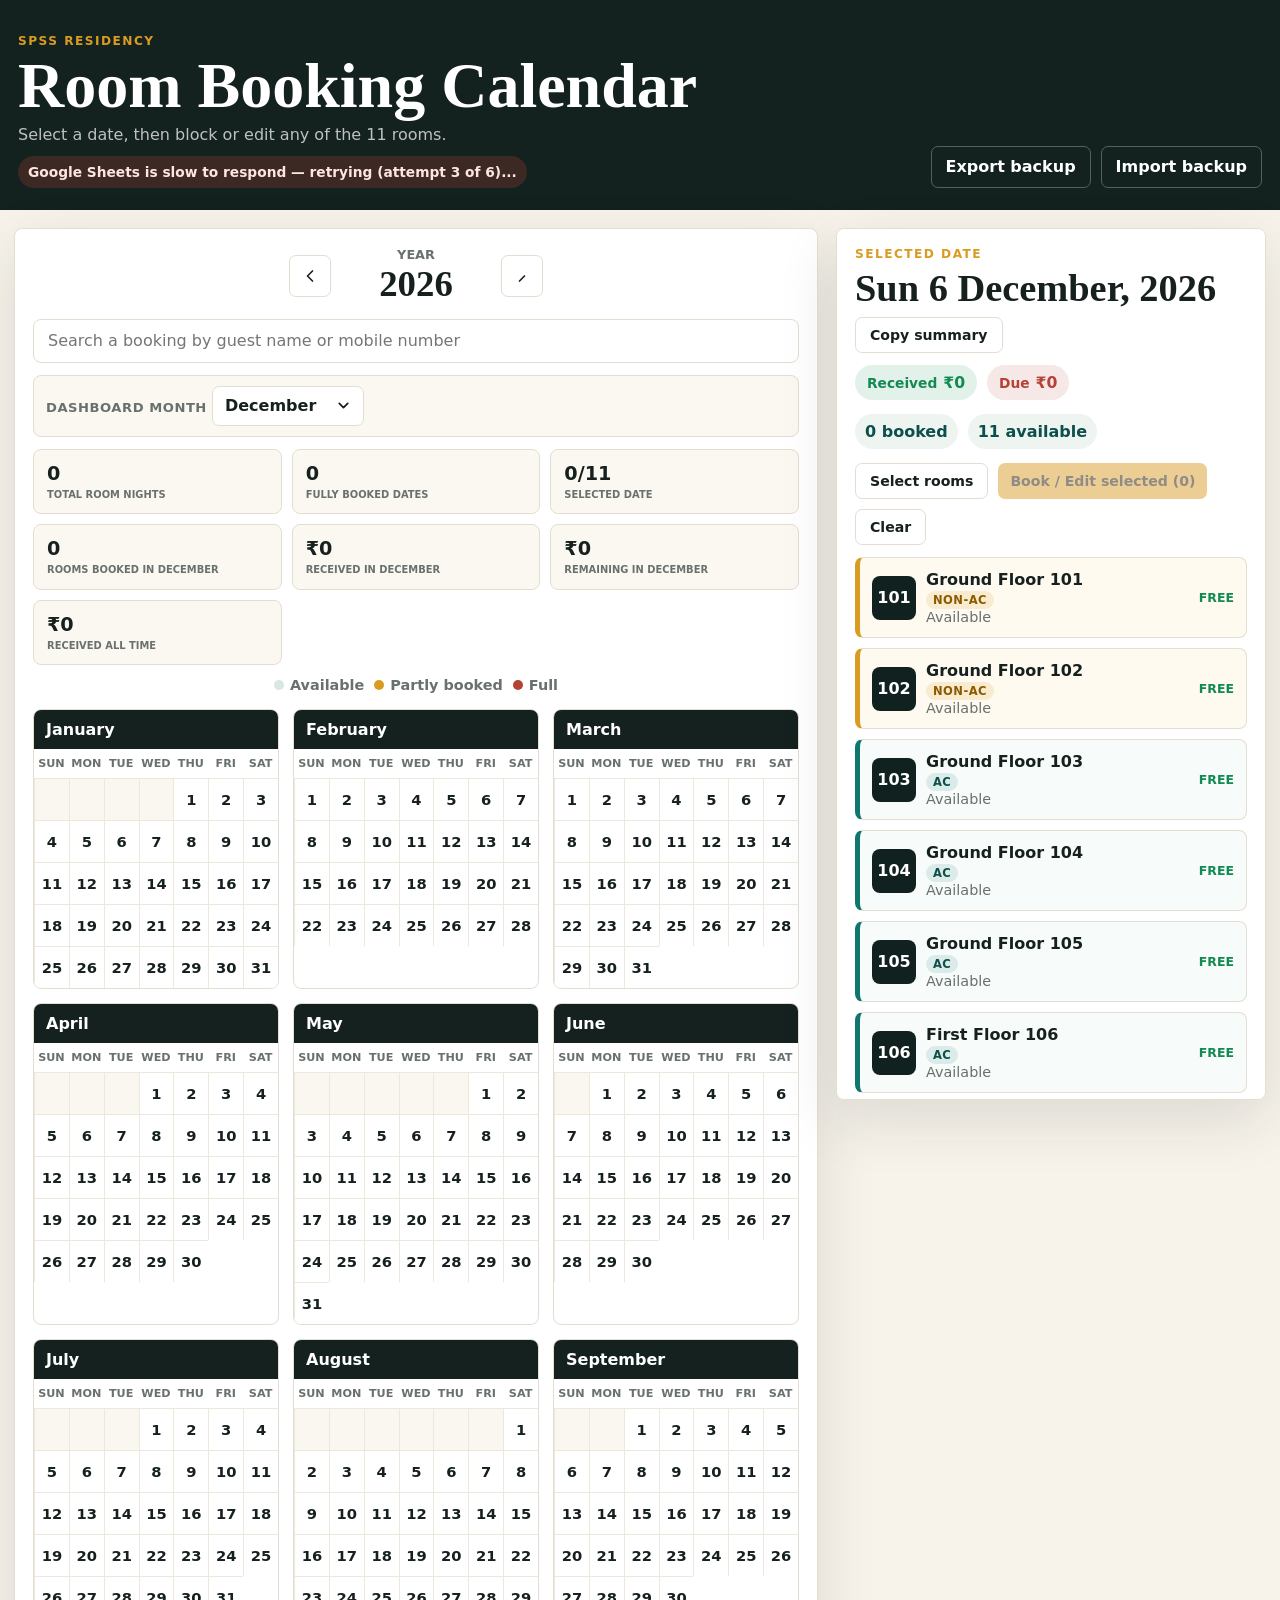
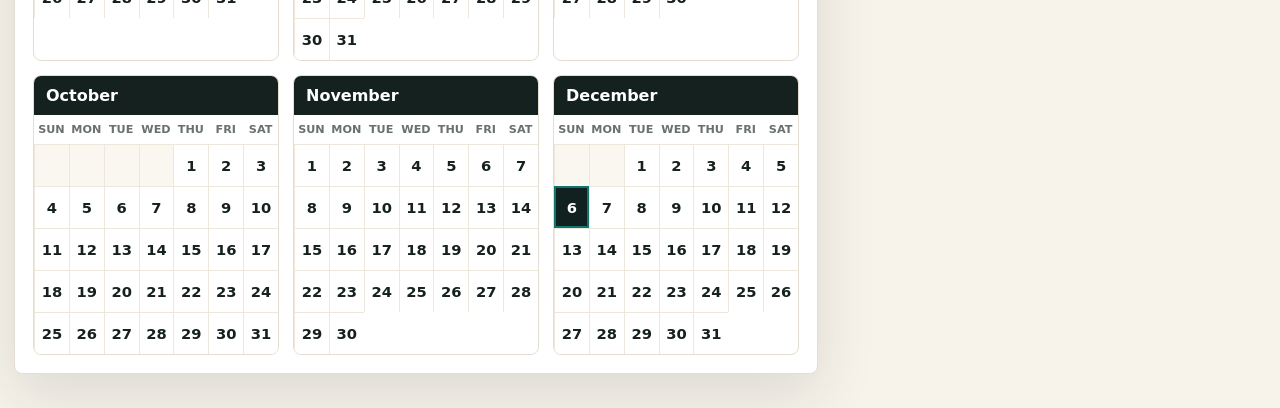
==== commit 149cfe94: "Add files via upload" ====
--- a/owner-calendar.html
+++ b/owner-calendar.html
@@ -159,6 +159,7 @@
         </div>
 
         <div class="booking-type-summary" data-booking-type-summary></div>
+        <div class="earlier-guest" data-earlier-guest hidden></div>
 
         <label>
           Customer name
@@ -171,6 +172,12 @@
           <small class="field-hint" data-phone-hint hidden>Doesn't look like a 10-digit mobile number — you can still save.</small>
         </label>
 
+        <label>
+          Check-out date
+          <input name="checkout" type="date" data-checkout />
+        </label>
+        <p class="stay-note" data-stay-note hidden></p>
+
         <div class="amount-summary">
           <div>
             <span data-standard-label>Standard room rent</span>
@@ -195,10 +202,19 @@
           <input name="advancePaid" type="number" min="0" step="1" />
         </label>
 
-        <label>
-          Balance Amount (₹)
-          <input name="balanceAmount" type="number" readonly />
-        </label>
+        <div class="balance-row">
+          <label class="balance-field">
+            <span data-balance-label>Due Amount (₹)</span>
+            <input name="balanceAmount" type="number" min="0" step="1" readonly data-balance-input />
+          </label>
+          <label class="paid-toggle" title="Switch on when the balance has been received">
+            <span>Paid</span>
+            <input type="checkbox" data-balance-toggle />
+            <i aria-hidden="true"></i>
+          </label>
+        </div>
+        <small class="field-hint balance-hint" data-balance-hint hidden></small>
+        <p class="balance-note" data-balance-note hidden></p>
 
         <label>
           Payment Mode
@@ -215,6 +231,7 @@
 
         <div class="dialog-actions">
           <button type="button" class="danger-button" data-delete-booking>Clear booking</button>
+          <button type="button" class="vacate-button" data-vacate-booking hidden>Vacated</button>
           <button type="submit" class="primary-button" data-save-booking>Save booking</button>
         </div>
       </form>
